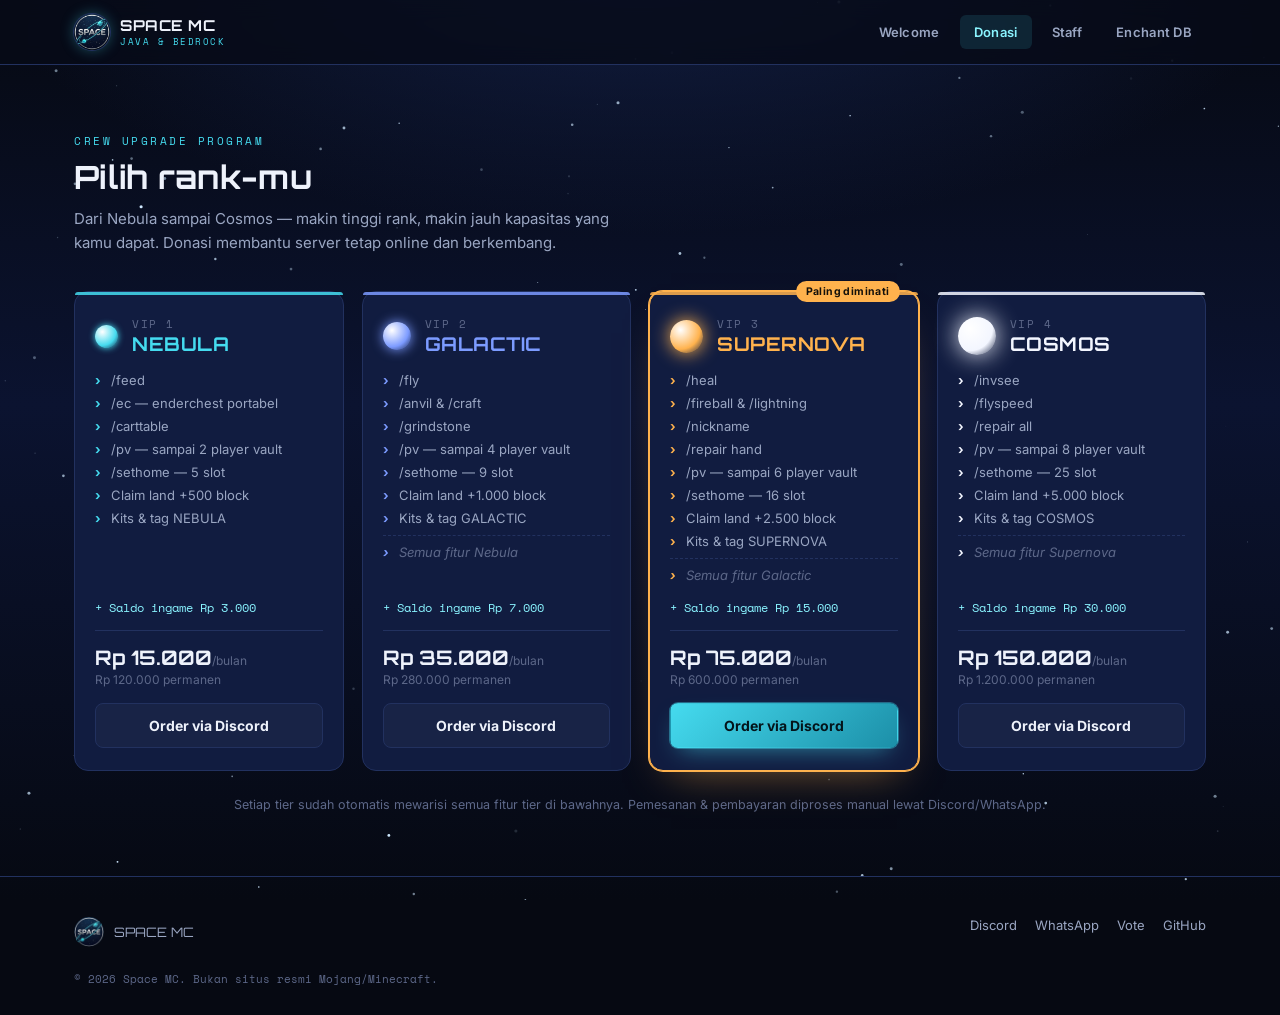
==== donasi.html @ dd917173 "Add files via upload" ====
<!DOCTYPE html>
<html lang="id">
<head>
<meta charset="UTF-8">
<meta name="viewport" content="width=device-width, initial-scale=1.0">
<title>Donasi &amp; Rank — Space MC</title>
<meta name="description" content="Pilih rank donasi Space MC: Nebula, Galactic, Supernova, dan Cosmos. Dapatkan fitur eksklusif dan dukung server.">
<link rel="icon" href="assets/img/logo.png">
<link rel="preconnect" href="https://fonts.googleapis.com">
<link rel="preconnect" href="https://fonts.gstatic.com" crossorigin>
<link href="https://fonts.googleapis.com/css2?family=Orbitron:wght@600;700;900&family=Inter:wght@400;500;600;700&family=Space+Mono:wght@400;700&display=swap" rel="stylesheet">
<link rel="stylesheet" href="assets/css/style.css">
<link rel="stylesheet" href="assets/css/donasi.css">
</head>
<body>

<nav class="site-nav">
  <div class="nav-inner">
    <a href="index.html" class="brand">
      <img src="assets/img/logo.png" alt="Space MC logo">
      <span>SPACE MC<span class="sub">Java &amp; Bedrock</span></span>
    </a>
    <button class="nav-toggle" aria-label="Buka menu">☰</button>
    <div class="nav-links">
      <a href="index.html">Welcome</a>
      <a href="donasi.html" class="active">Donasi</a>
      <a href="staff.html">Staff</a>
      <a href="enchant-db.html">Enchant DB</a>
    </div>
  </div>
</nav>

<header class="page-hero">
  <div class="wrap">
    <span class="eyebrow">Crew upgrade program</span>
    <h1 class="section-title">Pilih rank-mu</h1>
    <p class="section-lede">Dari Nebula sampai Cosmos — makin tinggi rank, makin jauh kapasitas yang kamu dapat. Donasi membantu server tetap online dan berkembang.</p>
  </div>
</header>

<main>
  <section class="section tier-section">
    <div class="wrap">
      <div class="tier-grid">

        <article class="tier-card" style="--tier-color:#45dbef;--tier-glow:rgba(69,219,239,.45);">
          <div class="tier-head">
            <span class="tier-planet" style="--n:1;"></span>
            <div>
              <span class="tier-eyebrow">VIP 1</span>
              <h2 class="tier-name">NEBULA</h2>
            </div>
          </div>
          <ul class="tier-features">
            <li>/feed</li>
            <li>/ec — enderchest portabel</li>
            <li>/carttable</li>
            <li>/pv — sampai 2 player vault</li>
            <li>/sethome — 5 slot</li>
            <li>Claim land +500 block</li>
            <li>Kits &amp; tag NEBULA</li>
          </ul>
          <p class="tier-balance">+ Saldo ingame Rp 3.000</p>
          <div class="tier-price">
            <span class="price-month">Rp 15.000<small>/bulan</small></span>
            <span class="price-perm">Rp 120.000 permanen</span>
          </div>
          <a class="btn btn-ghost tier-cta" href="https://discord.gg/23epMqcHqx" target="_blank" rel="noopener">Order via Discord</a>
        </article>

        <article class="tier-card" style="--tier-color:#7c9bff;--tier-glow:rgba(124,155,255,.45);">
          <div class="tier-head">
            <span class="tier-planet" style="--n:2;"></span>
            <div>
              <span class="tier-eyebrow">VIP 2</span>
              <h2 class="tier-name">GALACTIC</h2>
            </div>
          </div>
          <ul class="tier-features">
            <li>/fly</li>
            <li>/anvil &amp; /craft</li>
            <li>/grindstone</li>
            <li>/pv — sampai 4 player vault</li>
            <li>/sethome — 9 slot</li>
            <li>Claim land +1.000 block</li>
            <li>Kits &amp; tag GALACTIC</li>
            <li class="tier-inherit">Semua fitur Nebula</li>
          </ul>
          <p class="tier-balance">+ Saldo ingame Rp 7.000</p>
          <div class="tier-price">
            <span class="price-month">Rp 35.000<small>/bulan</small></span>
            <span class="price-perm">Rp 280.000 permanen</span>
          </div>
          <a class="btn btn-ghost tier-cta" href="https://discord.gg/23epMqcHqx" target="_blank" rel="noopener">Order via Discord</a>
        </article>

        <article class="tier-card is-popular" style="--tier-color:#ffb24d;--tier-glow:rgba(255,178,77,.5);">
          <span class="popular-badge">Paling diminati</span>
          <div class="tier-head">
            <span class="tier-planet" style="--n:3;"></span>
            <div>
              <span class="tier-eyebrow">VIP 3</span>
              <h2 class="tier-name">SUPERNOVA</h2>
            </div>
          </div>
          <ul class="tier-features">
            <li>/heal</li>
            <li>/fireball &amp; /lightning</li>
            <li>/nickname</li>
            <li>/repair hand</li>
            <li>/pv — sampai 6 player vault</li>
            <li>/sethome — 16 slot</li>
            <li>Claim land +2.500 block</li>
            <li>Kits &amp; tag SUPERNOVA</li>
            <li class="tier-inherit">Semua fitur Galactic</li>
          </ul>
          <p class="tier-balance">+ Saldo ingame Rp 15.000</p>
          <div class="tier-price">
            <span class="price-month">Rp 75.000<small>/bulan</small></span>
            <span class="price-perm">Rp 600.000 permanen</span>
          </div>
          <a class="btn btn-primary tier-cta" href="https://discord.gg/23epMqcHqx" target="_blank" rel="noopener">Order via Discord</a>
        </article>

        <article class="tier-card" style="--tier-color:#f3f6ff;--tier-glow:rgba(243,246,255,.5);">
          <div class="tier-head">
            <span class="tier-planet" style="--n:4;"></span>
            <div>
              <span class="tier-eyebrow">VIP 4</span>
              <h2 class="tier-name">COSMOS</h2>
            </div>
          </div>
          <ul class="tier-features">
            <li>/invsee</li>
            <li>/flyspeed</li>
            <li>/repair all</li>
            <li>/pv — sampai 8 player vault</li>
            <li>/sethome — 25 slot</li>
            <li>Claim land +5.000 block</li>
            <li>Kits &amp; tag COSMOS</li>
            <li class="tier-inherit">Semua fitur Supernova</li>
          </ul>
          <p class="tier-balance">+ Saldo ingame Rp 30.000</p>
          <div class="tier-price">
            <span class="price-month">Rp 150.000<small>/bulan</small></span>
            <span class="price-perm">Rp 1.200.000 permanen</span>
          </div>
          <a class="btn btn-ghost tier-cta" href="https://discord.gg/23epMqcHqx" target="_blank" rel="noopener">Order via Discord</a>
        </article>

      </div>

      <p class="tier-footnote">Setiap tier sudah otomatis mewarisi semua fitur tier di bawahnya. Pemesanan &amp; pembayaran diproses manual lewat Discord/WhatsApp.</p>
    </div>
  </section>
</main>

<footer class="site-footer">
  <div class="wrap">
    <div class="footer-inner">
      <div class="footer-brand">
        <img src="assets/img/logo.png" alt="Space MC logo">
        <span>SPACE MC</span>
      </div>
      <div class="footer-links">
        <a href="https://discord.gg/23epMqcHqx" target="_blank" rel="noopener">Discord</a>
        <a href="https://chat.whatsapp.com/CecKMMdvOZg2Ee9H4FGr5N" target="_blank" rel="noopener">WhatsApp</a>
        <a href="https://minecraft-mp.com/server-s358769" target="_blank" rel="noopener">Vote</a>
        <a href="https://github.com/xilimrealmc" target="_blank" rel="noopener">GitHub</a>
      </div>
    </div>
    <p class="footer-bottom">© 2026 Space MC. Bukan situs resmi Mojang/Minecraft.</p>
  </div>
</footer>

<script src="assets/js/main.js"></script>
</body>
</html>
---- assets/css/style.css ----
/* =========================================================
   SPACE MC — Shared Design System
   Tokens derived from the server logo: deep navy void,
   neon cyan planet-glow, chrome/silver lettering accents.
   ========================================================= */

:root{
  /* surfaces */
  --void:        #060912;
  --navy:        #0b1330;
  --navy-soft:   #0e1838;
  --panel:       #111c40;
  --panel-border:#22315f;

  /* text */
  --ink:         #eef2fb;
  --ink-dim:     #9aa6c2;
  --ink-mute:    #5d6889;

  /* accents */
  --cyan:        #45dbef;
  --cyan-bright: #8af4ff;
  --cyan-deep:   #1c8fa8;
  --silver:      #c7d0e0;
  --silver-dim:  #8893ab;

  /* utility */
  --danger:      #ff6a6a;
  --gold:        #ffc24d;

  /* type */
  --font-display: 'Orbitron', sans-serif;
  --font-body:    'Inter', sans-serif;
  --font-mono:    'Space Mono', monospace;

  --maxw: 1180px;
}

*{box-sizing:border-box;}
html{scroll-behavior:smooth;}
body{
  margin:0;
  background:var(--void);
  color:var(--ink);
  font-family:var(--font-body);
  -webkit-font-smoothing:antialiased;
  position:relative;
  min-height:100vh;
  overflow-x:hidden;
}
img{max-width:100%;display:block;}
a{color:inherit;text-decoration:none;}
ul{margin:0;padding:0;list-style:none;}
h1,h2,h3{margin:0;font-family:var(--font-display);}
p{margin:0;}
button{font-family:inherit;}

:focus-visible{
  outline:2px solid var(--cyan-bright);
  outline-offset:3px;
}

.wrap{
  max-width:var(--maxw);
  margin:0 auto;
  padding:0 24px;
}

/* ---------- starfield canvas ---------- */
#starfield{
  position:fixed;
  inset:0;
  z-index:-2;
  width:100%;
  height:100%;
  background:
    radial-gradient(ellipse 90% 60% at 50% -10%, #14224d 0%, transparent 60%),
    linear-gradient(180deg, var(--void) 0%, var(--navy) 45%, var(--void) 100%);
}

/* ---------- signature element: orbit ring ----------
   A thin elliptical ring with a glowing planet traveling
   around it — pulled directly from the server logo, reused
   across every page as the connecting visual motif. */
.orbit{
  position:absolute;
  pointer-events:none;
  z-index:0;
}
.orbit svg{display:block;width:100%;height:100%;}
.orbit .ring{
  fill:none;
  stroke:var(--cyan);
  stroke-width:1.4;
  opacity:.55;
  filter:drop-shadow(0 0 6px rgba(69,219,239,.55));
}
.orbit .planet{
  fill:var(--cyan-bright);
  filter:drop-shadow(0 0 8px rgba(138,244,255,.9));
}
.orbit .travel{
  animation:orbit-spin linear infinite;
  transform-origin:50% 50%;
}
@keyframes orbit-spin{
  from{transform:rotate(0deg);}
  to{transform:rotate(360deg);}
}

@media (prefers-reduced-motion: reduce){
  .orbit .travel{animation:none;}
  *{scroll-behavior:auto !important;}
}

/* ---------- navbar ---------- */
.site-nav{
  position:sticky;
  top:0;
  z-index:100;
  background:rgba(7,11,24,.78);
  backdrop-filter:blur(10px);
  border-bottom:1px solid var(--panel-border);
}
.nav-inner{
  max-width:var(--maxw);
  margin:0 auto;
  padding:14px 24px;
  display:flex;
  align-items:center;
  justify-content:space-between;
  gap:16px;
}
.brand{
  display:flex;
  align-items:center;
  gap:10px;
  font-family:var(--font-display);
  font-size:15px;
  font-weight:700;
  letter-spacing:.5px;
  color:var(--ink);
  white-space:nowrap;
}
.brand img{
  width:36px;height:36px;border-radius:50%;
  box-shadow:0 0 0 1px var(--panel-border), 0 0 14px rgba(69,219,239,.35);
}
.brand .sub{
  display:block;
  font-family:var(--font-mono);
  font-size:9px;
  font-weight:400;
  letter-spacing:1.5px;
  color:var(--cyan);
  text-transform:uppercase;
}

.nav-links{
  display:flex;
  align-items:center;
  gap:6px;
}
.nav-links a{
  font-size:13px;
  font-weight:600;
  letter-spacing:.3px;
  color:var(--ink-dim);
  padding:9px 14px;
  border-radius:6px;
  transition:color .15s ease, background .15s ease;
}
.nav-links a:hover{color:var(--ink);background:rgba(69,219,239,.08);}
.nav-links a.active{color:var(--cyan-bright);background:rgba(69,219,239,.12);}

.nav-toggle{
  display:none;
  background:transparent;
  border:1px solid var(--panel-border);
  border-radius:6px;
  color:var(--ink);
  width:38px;height:38px;
  cursor:pointer;
  font-size:16px;
}

@media (max-width:760px){
  .nav-toggle{display:flex;align-items:center;justify-content:center;}
  .nav-links{
    position:absolute;
    top:100%;left:0;right:0;
    flex-direction:column;
    align-items:stretch;
    background:rgba(7,11,24,.97);
    border-bottom:1px solid var(--panel-border);
    padding:8px 16px 16px;
    gap:2px;
    display:none;
  }
  .nav-links.open{display:flex;}
  .nav-links a{padding:12px 14px;}
}

/* ---------- buttons ---------- */
.btn{
  display:inline-flex;
  align-items:center;
  justify-content:center;
  gap:8px;
  font-family:var(--font-body);
  font-weight:700;
  font-size:14px;
  padding:13px 22px;
  border-radius:8px;
  border:1px solid transparent;
  cursor:pointer;
  transition:transform .12s ease, box-shadow .2s ease, background .15s ease, border-color .15s ease;
  white-space:nowrap;
}
.btn:active{transform:translateY(1px);}
.btn-primary{
  background:linear-gradient(135deg, var(--cyan) 0%, var(--cyan-deep) 100%);
  color:#04141a;
  box-shadow:0 0 0 1px rgba(69,219,239,.4), 0 10px 24px -10px rgba(69,219,239,.6);
}
.btn-primary:hover{box-shadow:0 0 0 1px rgba(138,244,255,.6), 0 12px 28px -8px rgba(69,219,239,.75);}
.btn-ghost{
  background:rgba(255,255,255,.03);
  border-color:var(--panel-border);
  color:var(--ink);
}
.btn-ghost:hover{border-color:var(--cyan);color:var(--cyan-bright);}
.btn-sm{padding:9px 16px;font-size:12.5px;}
.btn[disabled]{opacity:.6;cursor:default;}

/* ---------- shared section utilities ---------- */
.eyebrow{
  font-family:var(--font-mono);
  font-size:11px;
  letter-spacing:2.5px;
  text-transform:uppercase;
  color:var(--cyan);
}
.section-title{
  font-size:clamp(22px,3.4vw,32px);
  color:var(--ink);
  margin-top:8px;
  letter-spacing:.3px;
}
.section-lede{
  font-size:15px;
  color:var(--ink-dim);
  max-width:560px;
  margin-top:10px;
  line-height:1.6;
}
.section{padding:64px 0;position:relative;}
.divider{
  height:1px;
  background:linear-gradient(90deg, transparent, var(--panel-border) 20%, var(--panel-border) 80%, transparent);
}

.card{
  background:var(--panel);
  border:1px solid var(--panel-border);
  border-radius:12px;
  padding:22px;
  position:relative;
}

/* ---------- footer ---------- */
.site-footer{
  border-top:1px solid var(--panel-border);
  padding:40px 0 28px;
  position:relative;
  z-index:1;
}
.footer-inner{
  display:flex;
  flex-wrap:wrap;
  gap:24px;
  align-items:flex-start;
  justify-content:space-between;
}
.footer-brand{
  display:flex;
  align-items:center;
  gap:10px;
}
.footer-brand img{width:30px;height:30px;border-radius:50%;}
.footer-brand span{font-family:var(--font-display);font-size:13px;color:var(--ink-dim);}
.footer-links{
  display:flex;
  flex-wrap:wrap;
  gap:18px;
}
.footer-links a{
  font-size:13px;
  color:var(--ink-dim);
  transition:color .15s ease;
}
.footer-links a:hover{color:var(--cyan-bright);}
.footer-bottom{
  margin-top:24px;
  font-family:var(--font-mono);
  font-size:11px;
  color:var(--ink-mute);
}
---- assets/css/donasi.css ----
.page-hero{
  padding:64px 0 12px;
  position:relative;
}

.tier-section{padding-top:24px;}

.tier-grid{
  display:grid;
  grid-template-columns:repeat(4, 1fr);
  gap:18px;
}
@media (max-width:1020px){
  .tier-grid{grid-template-columns:repeat(2,1fr);}
}
@media (max-width:600px){
  .tier-grid{grid-template-columns:1fr;}
}

.tier-card{
  position:relative;
  background:var(--panel);
  border:1px solid var(--panel-border);
  border-radius:14px;
  padding:24px 20px 22px;
  display:flex;
  flex-direction:column;
  transition:transform .18s ease, box-shadow .25s ease, border-color .2s ease;
}
.tier-card:hover{
  transform:translateY(-4px);
  border-color:var(--tier-color);
  box-shadow:0 18px 36px -22px var(--tier-glow);
}
.tier-card::before{
  content:"";
  position:absolute;
  top:0;left:0;right:0;height:3px;
  border-radius:14px 14px 0 0;
  background:var(--tier-color);
  opacity:.85;
}

.is-popular{
  border-color:var(--tier-color);
  box-shadow:0 0 0 1px var(--tier-color), 0 20px 40px -22px var(--tier-glow);
}
.popular-badge{
  position:absolute;
  top:-11px;
  right:18px;
  background:var(--tier-color);
  color:#15110a;
  font-size:10.5px;
  font-weight:700;
  letter-spacing:.4px;
  padding:4px 10px;
  border-radius:999px;
}

.tier-head{
  display:flex;
  align-items:center;
  gap:14px;
  margin-bottom:16px;
}
/* power-escalation signature: planet grows + glows brighter per tier (--n 1..4) */
.tier-planet{
  --size: calc(18px + var(--n) * 5px);
  width:var(--size);
  height:var(--size);
  border-radius:50%;
  background:radial-gradient(circle at 32% 30%, #fff, var(--tier-color) 60%, transparent 100%);
  box-shadow:0 0 calc(var(--n) * 6px) var(--tier-color);
  flex:0 0 auto;
}
.tier-eyebrow{
  display:block;
  font-family:var(--font-mono);
  font-size:10.5px;
  letter-spacing:1.5px;
  color:var(--ink-mute);
}
.tier-name{
  font-size:19px;
  letter-spacing:.5px;
  color:var(--tier-color);
}

.tier-features{
  display:flex;
  flex-direction:column;
  gap:7px;
  margin-bottom:16px;
  flex:1 1 auto;
}
.tier-features li{
  font-size:13px;
  color:var(--ink-dim);
  padding-left:16px;
  position:relative;
}
.tier-features li::before{
  content:"›";
  position:absolute;
  left:0;
  color:var(--tier-color);
  font-weight:700;
}
.tier-features li.tier-inherit{
  color:var(--ink-mute);
  font-style:italic;
  border-top:1px dashed var(--panel-border);
  padding-top:8px;
  margin-top:2px;
}

.tier-balance{
  font-family:var(--font-mono);
  font-size:12px;
  color:var(--cyan-bright);
  margin-bottom:14px;
}

.tier-price{
  display:flex;
  flex-direction:column;
  gap:2px;
  margin-bottom:16px;
  padding-top:14px;
  border-top:1px solid var(--panel-border);
}
.price-month{
  font-family:var(--font-display);
  font-size:20px;
  font-weight:700;
  color:var(--ink);
}
.price-month small{
  font-family:var(--font-body);
  font-size:12px;
  font-weight:400;
  color:var(--ink-mute);
}
.price-perm{font-size:12px;color:var(--ink-mute);}

.tier-cta{width:100%;}

.tier-footnote{
  margin-top:26px;
  font-size:12.5px;
  color:var(--ink-mute);
  text-align:center;
}
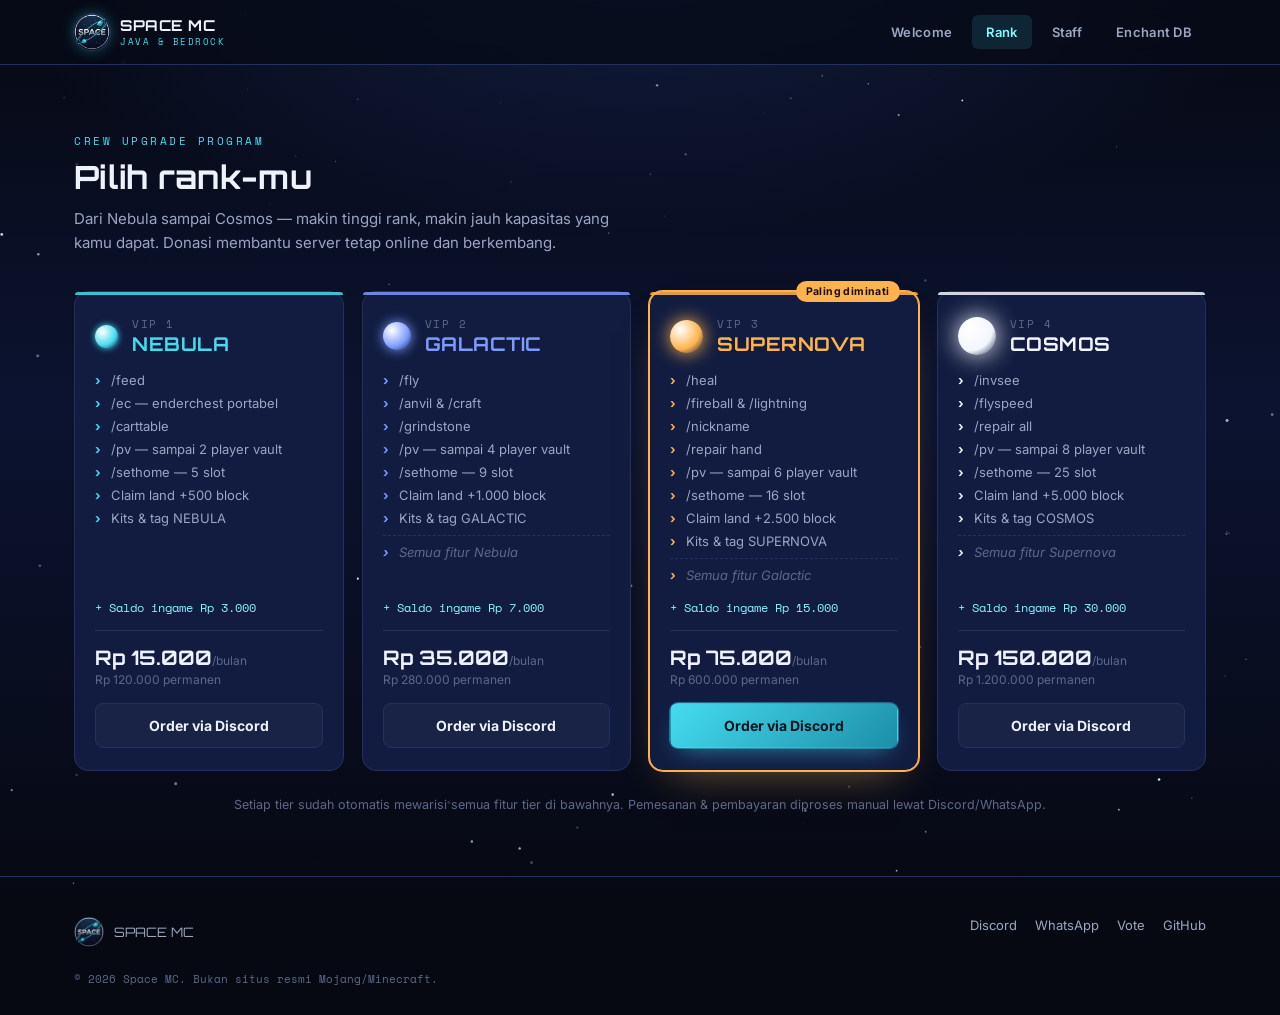
==== commit 5a034c73: "Update donasi.html" ====
--- a/donasi.html
+++ b/donasi.html
@@ -23,7 +23,7 @@
     <button class="nav-toggle" aria-label="Buka menu">☰</button>
     <div class="nav-links">
       <a href="index.html">Welcome</a>
-      <a href="donasi.html" class="active">Donasi</a>
+      <a href="donasi.html" class="active">Rank</a>
       <a href="staff.html">Staff</a>
       <a href="enchant-db.html">Enchant DB</a>
     </div>
